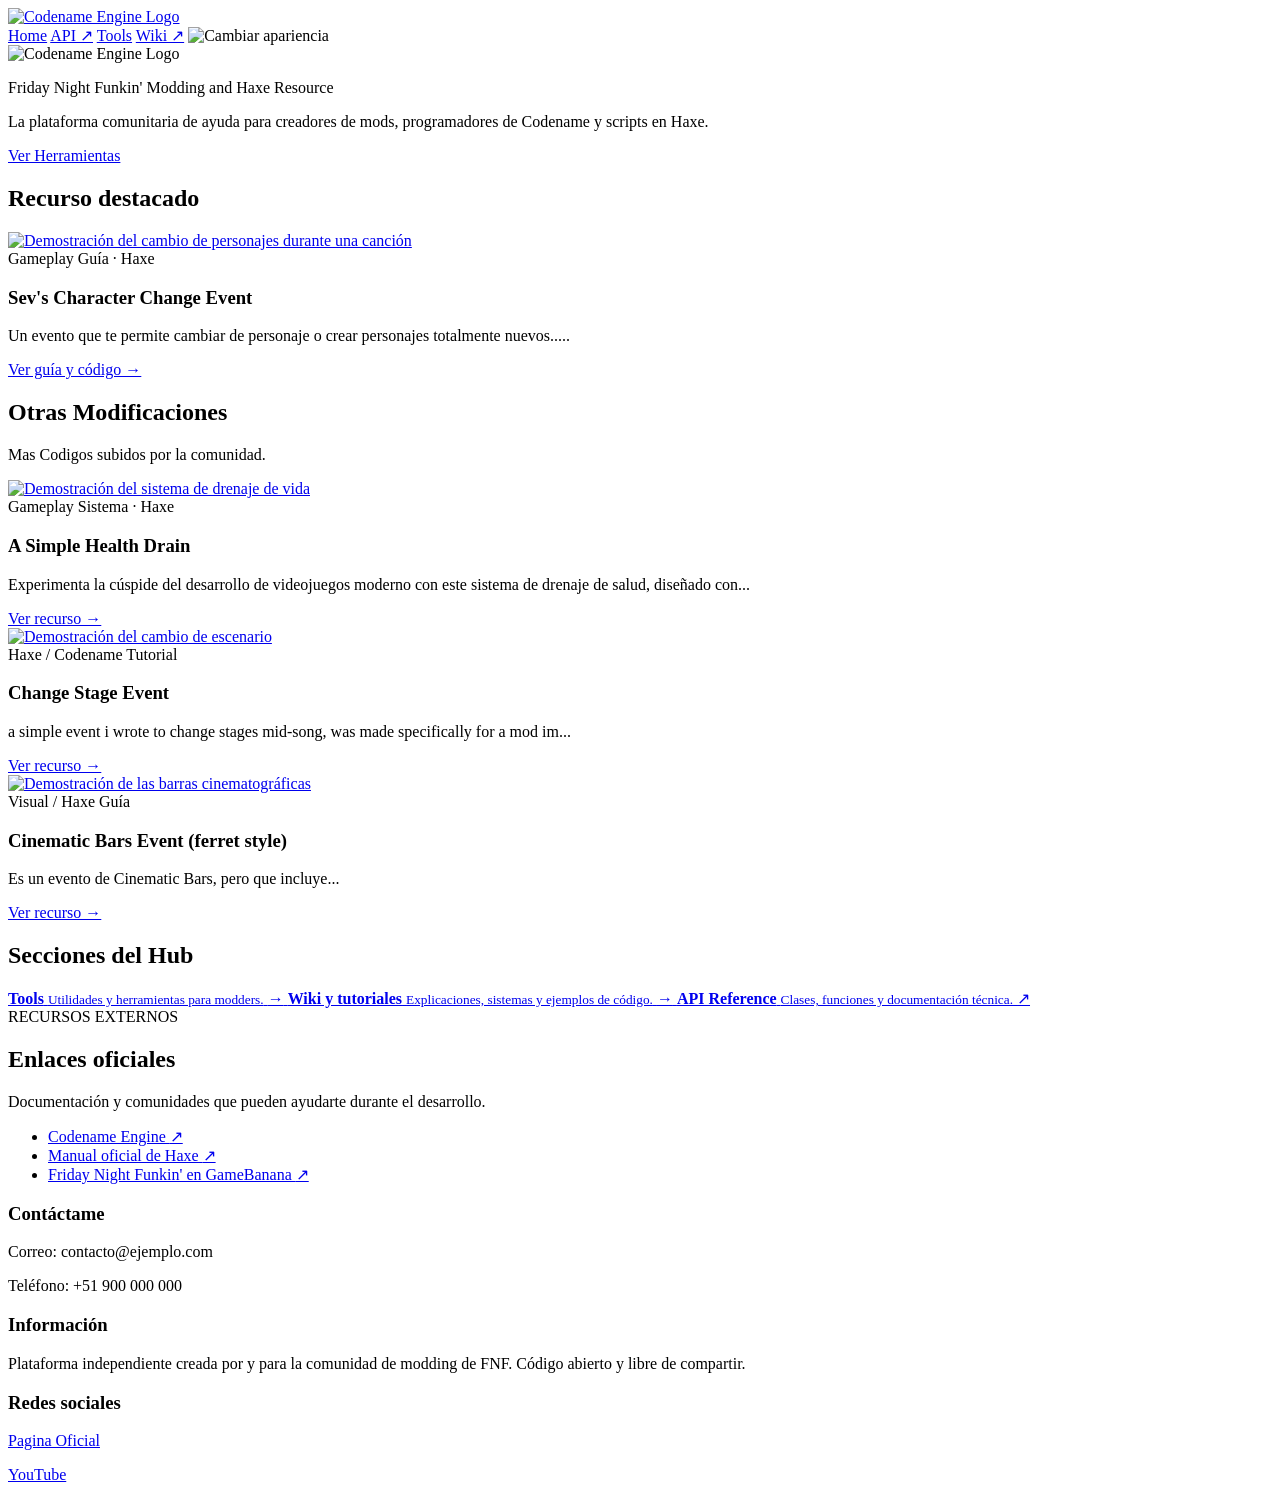
==== index.html @ e60a1079 "Create index.html" ====
<!DOCTYPE html>
<html lang="es">

<head>
    <meta charset="UTF-8">
    <meta name="viewport" content="width=device-width, initial-scale=1.0">
    <title>FNF Modder Hub - Recursos y Ayuda de Haxe</title>
    <link rel="stylesheet" href="style.css">
</head>

<body>

    <header class="navbar">
        <div class="nav-container">
            <a href="index.html" class="logo-link">
                <img src="movies/logo-banner.png" alt="Codename Engine Logo" class="nav-logo-img">
            </a>
            <nav class="nav-links">
                <a href="index.html" class="active">Home</a>
                <a href="https://codename-engine.com/api-docs/" target="_blank" rel="noopener noreferrer">API ↗</a>
                <a href="tools.html">Tools</a>
                <a href="https://codename-engine.com/wiki/" target="_blank" rel="noopener noreferrer">Wiki ↗</a>
                <img id="bola" src="movies/luna.png" onclick="changeImage()" style="cursor:pointer;" width="30"
                    height="30" alt="Cambiar apariencia">
            </nav>
        </div>
    </header>

    <!-- banner -->
    <div class="hero-banner">
        <div class="hero-content">
            <img src="movies/codename-animated.webp" alt="Codename Engine Logo" class="hero-logo-img">
            <p class="hero-subtitle">Friday Night Funkin' Modding and Haxe Resource</p>
            <p class="hero-desc">La plataforma comunitaria de ayuda para creadores de mods, programadores de Codename y
                scripts en Haxe.</p>
            <div class="hero-buttons">
                <a href="tools.html" class="btn-primary">Ver Herramientas</a>
            </div>
        </div>
    </div>

    <main class="hub-main">

        <!-- apartados -->
        <section class="featured-section">
            <h2 class="content-section-title">Recurso destacado</h2>

            <article class="featured-card">
                <a class="featured-image-link" href="snippets.html" aria-label="Ver guía: Sev's Character Change Event">
                    <img class="featured-image" src="movies/changec.png"
                        alt="Demostración del cambio de personajes durante una canción">
                </a>

                <div class="featured-content">
                    <div class="resource-meta">
                        <span class="resource-tag tag-gameplay">Gameplay</span>
                        <span class="resource-type">Guía · Haxe</span>
                    </div>
                    <h3>Sev's Character Change Event</h3>
                    <p>Un evento que te permite cambiar de personaje o crear personajes totalmente
                        nuevos.....</p>
                    <a href="snippets.html" class="resource-link">Ver guía y código →</a>
                </div>
            </article>
        </section>

        <section class="resources-section">
            <div class="section-heading">
                <div>
                    <h2 class="content-section-title">Otras Modificaciones</h2>
                    <p>Mas Codigos subidos por la comunidad.</p>
                </div>
            </div>

            <div class="resource-grid">

                <article class="resource-card">
                    <a class="resource-image-link" href="snippets-healt.html"
                        aria-label="Ver recurso: A Simple Health Drain">
                        <img class="resource-image" src="movies/health.png"
                            alt="Demostración del sistema de drenaje de vida">
                    </a>
                    <div class="resource-card-content">
                        <div class="resource-meta">
                            <span class="resource-tag tag-gameplay">Gameplay</span>
                            <span class="resource-type">Sistema · Haxe</span>
                        </div>
                        <h3>A Simple Health Drain</h3>
                        <p>Experimenta la cúspide del desarrollo de videojuegos moderno con este sistema
                            de drenaje de salud, diseñado con...</p>
                        <a href="snippets-healt.html" class="resource-link">Ver recurso →</a>
                    </div>
                </article>

                <article class="resource-card">
                    <a class="resource-image-link" href="snippets-stage.html"
                        aria-label="Ver recurso: Cambio de personajes">
                        <img class="resource-image" src="movies/cstage.png" alt="Demostración del cambio de escenario">
                    </a>
                    <div class="resource-card-content">
                        <div class="resource-meta">
                            <span class="resource-tag tag-haxe">Haxe / Codename</span>
                            <span class="resource-type">Tutorial</span>
                        </div>
                        <h3>Change Stage Event</h3>
                        <p>a simple event i wrote to change stages mid-song, was made specifically for a
                            mod im...</p>
                        <a href="snippets-stage.html" class="resource-link">Ver recurso →</a>
                    </div>
                </article>

                <article class="resource-card">
                    <a class="resource-image-link" href="snippets-bar.html"
                        aria-label="Ver recurso: Cinematic Bars Event (ferret style)">
                        <img class="resource-image" src="movies/barr.png"
                            alt="Demostración de las barras cinematográficas">
                    </a>
                    <div class="resource-card-content">
                        <div class="resource-meta">
                            <span class="resource-tag tag-xml">Visual / Haxe</span>
                            <span class="resource-type">Guía</span>
                        </div>
                        <h3>Cinematic Bars Event (ferret style)</h3>
                        <p>Es un evento de Cinematic Bars, pero que incluye...</p>
                        <a href="snippets-bar.html" class="resource-link">Ver recurso →</a>
                    </div>
                </article>
            </div>
            </article>

            </div>
        </section>

        <section class="hub-bottom-grid">
            <div class="hub-panel">
                <h2 class="content-section-title">Secciones del Hub</h2>
                <div class="hub-category-list">
                    <a href="tools.html" class="hub-category">
                        <span class="hub-category-text">
                            <strong>Tools</strong>
                            <small>Utilidades y herramientas para modders.</small>
                        </span>
                        <span class="category-arrow">→</span>
                    </a>
                    <a href="https://codename-engine.com/wiki/" target="_blank" rel="noopener noreferrer"
                        class="hub-category">
                        <span class="hub-category-text">
                            <strong>Wiki y tutoriales</strong>
                            <small>Explicaciones, sistemas y ejemplos de código.</small>
                        </span>
                        <span class="category-arrow">→</span>
                    </a>
                    <a href="https://codename-engine.com/api-docs/" target="_blank" rel="noopener noreferrer"
                        class="hub-category">
                        <span class="hub-category-text">
                            <strong>API Reference</strong>
                            <small>Clases, funciones y documentación técnica.</small>
                        </span>
                        <span class="category-arrow">↗</span>
                    </a>
                </div>
            </div>

            <aside class="hub-panel hub-links-panel">
                <span class="hub-eyebrow">RECURSOS EXTERNOS</span>
                <h2>Enlaces oficiales</h2>
                <p>Documentación y comunidades que pueden ayudarte durante el desarrollo.</p>
                <ul class="official-links">
                    <li><a href="https://codename-engine.com" target="_blank" rel="noopener noreferrer">Codename Engine
                            <span>↗</span></a></li>
                    <li><a href="https://haxe.org/manual/" target="_blank" rel="noopener noreferrer">Manual oficial de
                            Haxe <span>↗</span></a></li>
                    <li><a href="https://gamebanana.com/games/8694" target="_blank" rel="noopener noreferrer">Friday
                            Night Funkin' en GameBanana <span>↗</span></a></li>
                </ul>
            </aside>
        </section>
    </main>

    <footer>

        <div>
            <h3>Contáctame</h3>
            <p>Correo: contacto@ejemplo.com</p>
            <p>Teléfono: +51 900 000 000</p>
        </div>

        <div>
            <h3>Información</h3>
            <P>Plataforma independiente creada por y para la comunidad de modding de FNF. Código abierto y libre de
                compartir.</p>
        </div>

        <div>
            <h3>Redes sociales</h3>
            <p><a href="https://codename-engine.com/">Pagina Oficial</a></p>
            <p><a href="https://www.youtube.com/@CodenameEngine">YouTube</a></p>
        </div>

    </footer>

    <script src="bola.js"></script>

</body>

</html>
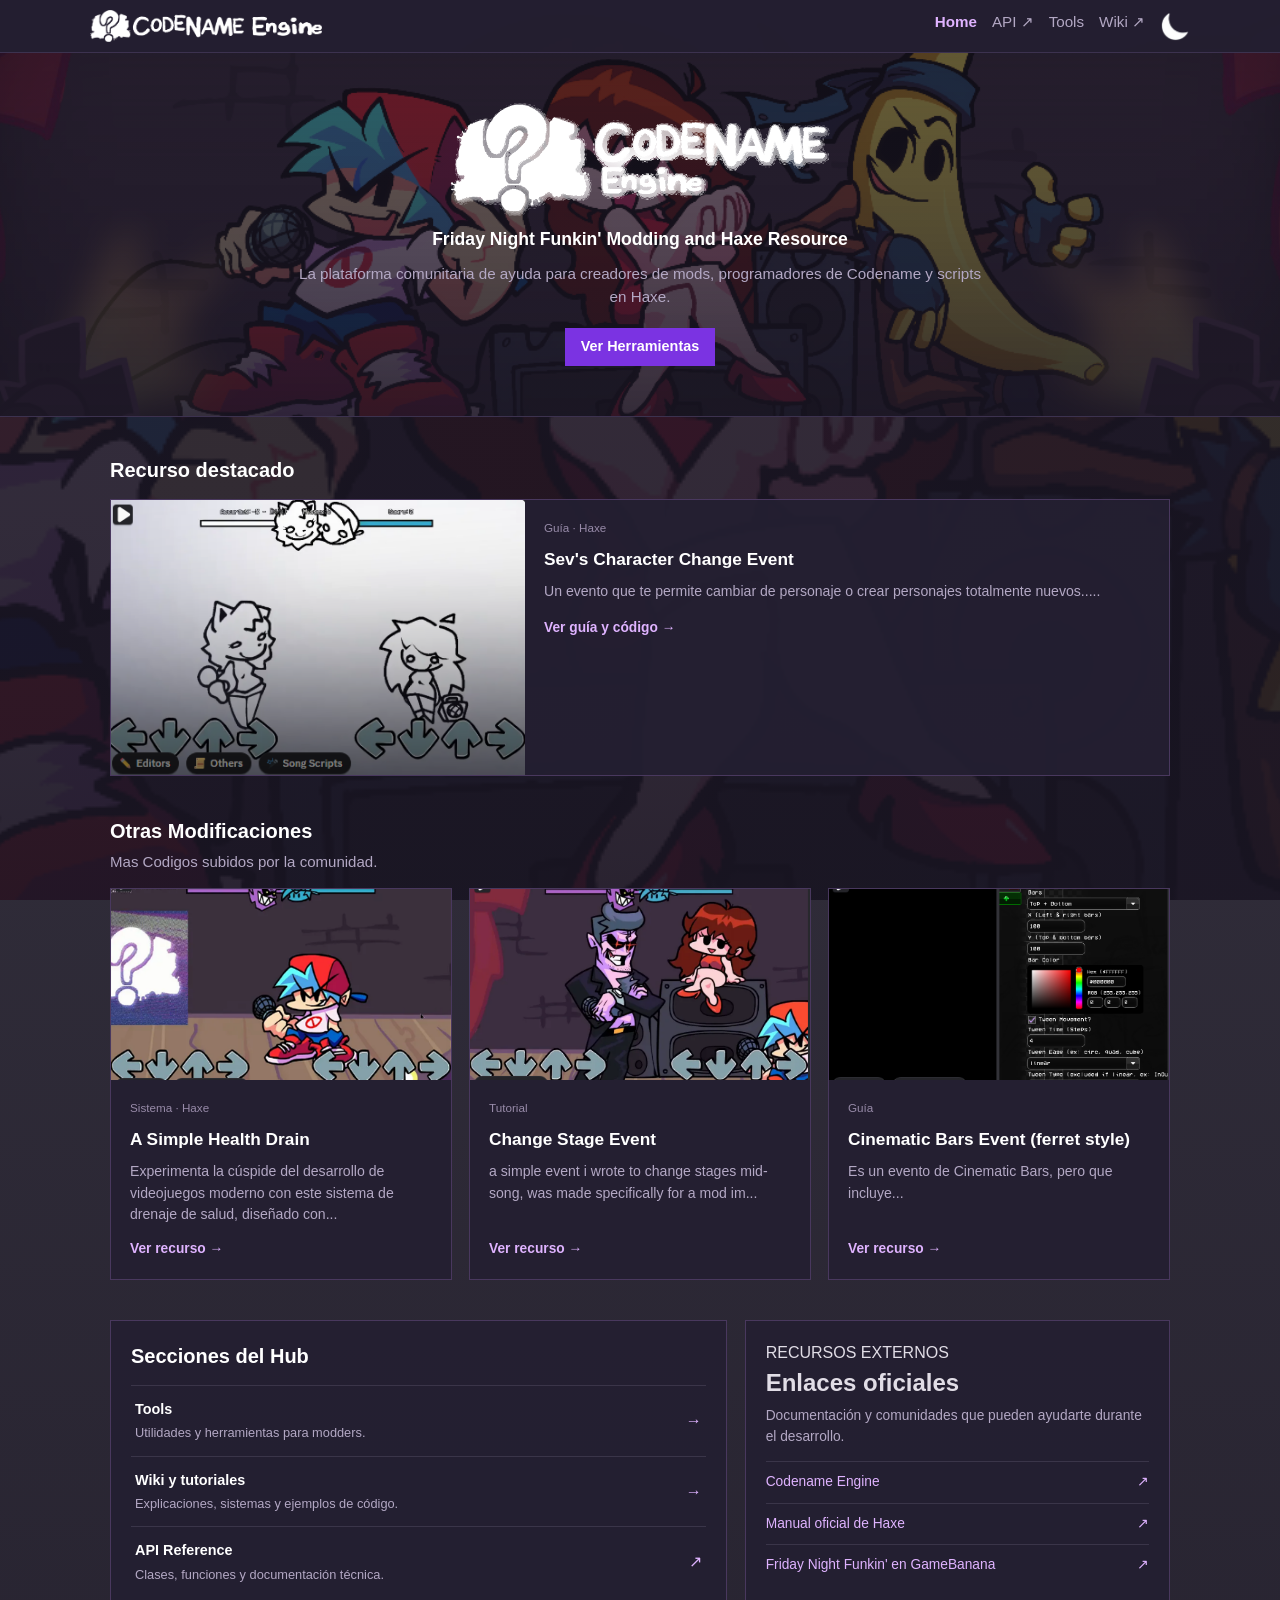
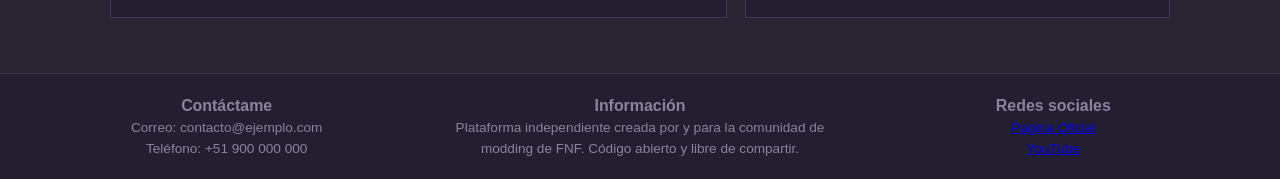
==== commit 8ce7821f: "Update index.html" ====
--- a/index.html
+++ b/index.html
@@ -53,7 +53,6 @@
 
                 <div class="featured-content">
                     <div class="resource-meta">
-                        <span class="resource-tag tag-gameplay">Gameplay</span>
                         <span class="resource-type">Guía · Haxe</span>
                     </div>
                     <h3>Sev's Character Change Event</h3>
@@ -82,7 +81,6 @@
                     </a>
                     <div class="resource-card-content">
                         <div class="resource-meta">
-                            <span class="resource-tag tag-gameplay">Gameplay</span>
                             <span class="resource-type">Sistema · Haxe</span>
                         </div>
                         <h3>A Simple Health Drain</h3>
@@ -99,7 +97,6 @@
                     </a>
                     <div class="resource-card-content">
                         <div class="resource-meta">
-                            <span class="resource-tag tag-haxe">Haxe / Codename</span>
                             <span class="resource-type">Tutorial</span>
                         </div>
                         <h3>Change Stage Event</h3>
@@ -117,7 +114,6 @@
                     </a>
                     <div class="resource-card-content">
                         <div class="resource-meta">
-                            <span class="resource-tag tag-xml">Visual / Haxe</span>
                             <span class="resource-type">Guía</span>
                         </div>
                         <h3>Cinematic Bars Event (ferret style)</h3>
--- a/style.css
+++ b/style.css
@@ -0,0 +1,977 @@
+* {
+    margin: 0;
+    padding: 0;
+    box-sizing: border-box;
+    font-family: Arial, Helvetica, sans-serif;
+    border-radius: 0 !important;
+    /* Cuadrado total */
+}
+
+body {
+    background: linear-gradient(rgba(26, 22, 36, 0.88), rgba(26, 22, 36, 0.94)),
+        url('movies/6a875f46b0e03.png') center/cover no-repeat fixed;
+    color: #e1dde6;
+    line-height: 1.5;
+    min-height: 100vh;
+}
+
+/* 2. barra de navegacion */
+.navbar {
+    background-color: rgba(36, 31, 49, 0.95);
+    border-bottom: 1px solid #3c324f;
+    padding: 10px 20px;
+    position: sticky;
+    top: 0;
+    z-index: 1000;
+}
+
+.nav-container {
+    max-width: 1100px;
+    margin: 0 auto;
+    display: flex;
+    justify-content: space-between;
+    align-items: center;
+}
+
+.logo-link {
+    display: flex;
+    align-items: center;
+    height: 32px;
+}
+
+.nav-logo-img {
+    height: 100%;
+    width: auto;
+    display: block;
+    object-fit: contain;
+}
+
+.nav-links {
+    display: flex;
+    gap: 15px;
+}
+
+.nav-links a {
+    text-decoration: none;
+    color: #b3a8c4;
+    font-size: 0.95rem;
+}
+
+.nav-links a:hover,
+.nav-links a.active {
+    color: #dfb3ff;
+    font-weight: bold;
+}
+
+.hero-banner {
+    background: linear-gradient(rgba(26, 22, 36, 0.65), rgba(26, 22, 36, 0.85)),
+        url('movies/6a875f46b0e03.png') center/cover no-repeat;
+    border-bottom: 1px solid #3c324f;
+    padding: 50px 20px;
+    text-align: center;
+}
+
+.hero-content {
+    max-width: 700px;
+    margin: 0 auto;
+}
+
+.hero-logo-img {
+    max-width: 380px;
+    width: 100%;
+    height: auto;
+    margin: 0 auto 10px auto;
+    display: block;
+}
+
+.hero-subtitle {
+    font-size: 1.1rem;
+    color: #ffffff;
+    font-weight: bold;
+    margin-bottom: 10px;
+}
+
+.hero-desc {
+    font-size: 0.95rem;
+    color: #b3a8c4;
+    margin-bottom: 20px;
+}
+
+.hero-buttons {
+    display: flex;
+    justify-content: center;
+    gap: 10px;
+}
+
+.btn-primary,
+.btn-secondary {
+    padding: 8px 16px;
+    text-decoration: none;
+    font-size: 0.9rem;
+    font-weight: bold;
+}
+
+.btn-primary {
+    background-color: #7b33e2;
+    color: #ffffff;
+}
+
+.btn-primary:hover {
+    background-color: #6a2bc4;
+}
+
+.btn-secondary {
+    background-color: #3c324f;
+    color: #ffffff;
+}
+
+.btn-secondary:hover {
+    background-color: #4b3e63;
+}
+
+.main-container {
+    max-width: 1100px;
+    margin: 30px auto;
+    padding: 0 20px;
+    display: grid;
+    grid-template-columns: 2fr 1fr;
+    gap: 25px;
+}
+
+
+.content-section h2 {
+    font-size: 1.3rem;
+    color: #ffffff;
+    margin-bottom: 8px;
+}
+
+.content-section>p {
+    font-size: 0.95rem;
+    color: #b3a8c4;
+    margin-bottom: 20px;
+}
+
+.grid-cards {
+    display: flex;
+    flex-direction: column;
+    gap: 15px;
+}
+
+
+.card {
+    background-color: rgba(36, 31, 49, 0.92);
+    border: 1px solid #3c324f;
+    padding: 15px;
+}
+
+.card-tag {
+    display: inline-block;
+    font-size: 0.75rem;
+    font-weight: bold;
+    padding: 2px 6px;
+    margin-bottom: 8px;
+}
+
+.card-tag.haxe {
+    background-color: #3b204a;
+    color: #dfb3ff;
+}
+
+.card-tag.lua {
+    background-color: #1e2640;
+    color: #8cb4ff;
+}
+
+.card-tag.shader {
+    background-color: #471e36;
+    color: #ff99d8;
+}
+
+.card h3 {
+    font-size: 1.05rem;
+    color: #ffffff;
+    margin-bottom: 6px;
+}
+
+.card p {
+    font-size: 0.9rem;
+    color: #b3a8c4;
+    margin-bottom: 10px;
+}
+
+.card-link {
+    color: #dfb3ff;
+    text-decoration: none;
+    font-size: 0.9rem;
+}
+
+.card-link:hover {
+    text-decoration: underline;
+}
+
+/* 
+   5. tool html */
+.tools-header {
+    text-align: center;
+    padding: 40px 20px 20px 20px;
+}
+
+.tools-header h1 {
+    font-size: 2.2rem;
+    color: #ffffff;
+    font-weight: bold;
+}
+
+.tools-container {
+    max-width: 900px;
+    margin: 20px auto 60px auto;
+    padding: 0 20px;
+}
+
+.tools-grid {
+    display: grid;
+    grid-template-columns: repeat(2, 1fr);
+    gap: 20px;
+}
+
+.tool-card {
+    background-color: rgba(36, 31, 49, 0.92);
+    border: 1px solid #3c324f;
+    padding: 25px;
+}
+
+.tool-card h3 {
+    font-size: 1.15rem;
+    color: #ffffff;
+    margin-bottom: 8px;
+}
+
+.tool-card p {
+    font-size: 0.9rem;
+    color: #b3a8c4;
+}
+
+.tool-card-full {
+    grid-column: span 2;
+}
+
+.sidebar {
+    display: flex;
+    flex-direction: column;
+    gap: 20px;
+}
+
+.sidebar-box {
+    background-color: rgba(36, 31, 49, 0.92);
+    border: 1px solid #3c324f;
+    padding: 15px;
+}
+
+.sidebar-box h3 {
+    font-size: 1rem;
+    color: #ffffff;
+    margin-bottom: 10px;
+    border-bottom: 1px solid #3c324f;
+    padding-bottom: 6px;
+}
+
+.sidebar-box ul {
+    list-style: none;
+}
+
+.sidebar-box ul li {
+    margin-bottom: 6px;
+}
+
+.sidebar-box ul li a {
+    color: #dfb3ff;
+    text-decoration: none;
+    font-size: 0.9rem;
+}
+
+.sidebar-box ul li a:hover {
+    text-decoration: underline;
+}
+
+.tip-box {
+    background-color: rgba(42, 33, 57, 0.92);
+    border-left: 3px solid #7b33e2;
+}
+
+.tip-box p {
+    font-size: 0.85rem;
+    color: #e1dde6;
+}
+
+.tip-box code {
+    background-color: #1a1624;
+    padding: 2px 4px;
+    color: #dfb3ff;
+    font-family: monospace;
+}
+
+
+footer {
+    text-align: center;
+    padding: 20px;
+    margin-top: 40px;
+    border-top: 1px solid #3c324f;
+    background-color: rgba(36, 31, 49, 0.85);
+    color: #8c829e;
+    font-size: 0.85rem;
+}
+
+
+.hub-main {
+    max-width: 1100px;
+    margin: 38px auto 55px;
+    padding: 0 20px;
+}
+
+.hub-intro,
+.section-heading {
+    display: flex;
+    align-items: flex-end;
+    justify-content: space-between;
+    gap: 20px;
+}
+
+.hub-intro {
+    margin-bottom: 34px;
+}
+
+.hub-intro h1 {
+    color: #ffffff;
+    font-size: 1.65rem;
+    margin-bottom: 7px;
+}
+
+.hub-intro p,
+.section-heading p {
+    color: #b3a8c4;
+    font-size: 0.94rem;
+    max-width: 680px;
+}
+
+.hub-text-link {
+    color: #dfb3ff;
+    text-decoration: none;
+    font-size: 0.88rem;
+    font-weight: bold;
+    white-space: nowrap;
+}
+
+.hub-text-link:hover,
+.resource-link:hover {
+    text-decoration: underline;
+}
+
+.featured-section,
+.resources-section {
+    margin-bottom: 40px;
+}
+
+.content-section-title {
+    color: #ffffff;
+    font-size: 1.25rem;
+    margin-bottom: 14px;
+}
+
+.section-heading {
+    margin-bottom: 15px;
+}
+
+.section-heading .content-section-title {
+    margin-bottom: 5px;
+}
+
+.featured-card {
+    display: grid;
+    grid-template-columns: minmax(260px, 0.9fr) 1.4fr;
+    background: rgba(36, 31, 49, 0.94);
+    border: 1px solid #49385e;
+    overflow: hidden;
+}
+
+.featured-image-link,
+.resource-image-link {
+    display: block;
+    overflow: hidden;
+    background: rgba(0, 0, 0, 0.18);
+}
+
+.featured-image {
+    display: block;
+    width: 100%;
+    height: 100%;
+    min-height: 230px;
+    object-fit: cover;
+}
+
+.resource-image {
+    display: block;
+    width: 100%;
+    aspect-ratio: 16 / 9;
+    object-fit: cover;
+}
+
+.featured-content,
+.resource-card-content {
+    padding: 19px;
+}
+
+.resource-meta {
+    display: flex;
+    align-items: center;
+    flex-wrap: wrap;
+    gap: 9px;
+    margin-bottom: 10px;
+}
+
+.resource-tag {
+    display: inline-block;
+    padding: 3px 7px;
+    font-size: 0.68rem;
+    font-weight: bold;
+}
+
+.tag-gameplay {
+    color: #ffb6d7;
+    background: #4b2943;
+}
+
+.tag-haxe {
+    color: #dfb3ff;
+    background: #3b204a;
+}
+
+.tag-xml {
+    color: #a9c8ff;
+    background: #243653;
+}
+
+.resource-type {
+    color: #988ba9;
+    font-size: 0.73rem;
+}
+
+.featured-content h3,
+.resource-card h3 {
+    color: #ffffff;
+    font-size: 1.08rem;
+    margin-bottom: 8px;
+}
+
+.featured-content p,
+.resource-card p {
+    color: #b3a8c4;
+    font-size: 0.88rem;
+    line-height: 1.55;
+    margin-bottom: 13px;
+}
+
+.resource-link {
+    display: inline-block;
+    color: #dfb3ff;
+    text-decoration: none;
+    font-size: 0.86rem;
+    font-weight: bold;
+}
+
+.resource-grid {
+    display: grid;
+    grid-template-columns: repeat(3, minmax(0, 1fr));
+    gap: 17px;
+}
+
+.resource-card {
+    background: rgba(36, 31, 49, 0.94);
+    border: 1px solid #49385e;
+    min-width: 0;
+    display: flex;
+    flex-direction: column;
+}
+
+.resource-card-content {
+    display: flex;
+    flex-direction: column;
+    flex: 1;
+}
+
+.resource-card-content .resource-link {
+    margin-top: auto;
+}
+
+.hub-bottom-grid {
+    display: grid;
+    grid-template-columns: 1.45fr 1fr;
+    gap: 18px;
+}
+
+.hub-panel {
+    background: rgba(36, 31, 49, 0.94);
+    border: 1px solid #49385e;
+    padding: 20px;
+}
+
+.hub-category-list {
+    display: flex;
+    flex-direction: column;
+}
+
+.hub-category {
+    display: flex;
+    align-items: center;
+    justify-content: space-between;
+    gap: 12px;
+    padding: 13px 4px;
+    color: inherit;
+    text-decoration: none;
+    border-top: 1px solid rgba(179, 168, 196, 0.16);
+}
+
+.hub-category:hover strong {
+    color: #dfb3ff;
+}
+
+.hub-category strong,
+.hub-category small {
+    display: block;
+}
+
+.hub-category strong {
+    color: #ffffff;
+    font-size: 0.9rem;
+    margin-bottom: 3px;
+}
+
+.hub-category small {
+    color: #b3a8c4;
+    font-size: 0.8rem;
+}
+
+.category-arrow {
+    color: #dfb3ff;
+    font-size: 1rem;
+}
+
+.hub-links-panel>p {
+    color: #b3a8c4;
+    font-size: 0.86rem;
+    margin: 5px 0 14px;
+}
+
+.official-links {
+    list-style: none;
+}
+
+.official-links li {
+    border-top: 1px solid rgba(179, 168, 196, 0.16);
+}
+
+.official-links a {
+    display: flex;
+    justify-content: space-between;
+    gap: 10px;
+    padding: 10px 0;
+    color: #dfb3ff;
+    text-decoration: none;
+    font-size: 0.86rem;
+}
+
+.official-links a:hover {
+    color: #ffffff;
+}
+
+/* me equivoque esto e blanco :'v*/
+/* dark-modes*/
+
+body.dark-mode {
+    background: linear-gradient(rgba(155, 139, 197, 0.88), rgba(238, 234, 250, 0.94)),
+        url('movies/6a875f46b0e03.png') center/cover no-repeat fixed;
+    color: #e1dde6;
+    line-height: 1.5;
+    min-height: 100vh;
+}
+
+body.dark-mode .hero-banner {
+    background: linear-gradient(rgba(109, 97, 138, 0.88), rgba(163, 160, 172, 0.94)),
+        url('movies/6a875f46b0e03.png') center/cover no-repeat;
+    border-bottom: 1px solid #b296e7;
+    padding: 50px 20px;
+    text-align: center;
+}
+
+body.dark-mode .navbar {
+    background-color: #f9faf5;
+    border-bottom: 1px solid #cbb8ee;
+    padding: 10px 20px;
+    position: sticky;
+    top: 0;
+    z-index: 1000;
+}
+
+.nav-logo-img {}
+
+body.dark-mode .nav-logo-img {
+    filter: brightness(0) saturate(100%) invert(13%) sepia(58%) saturate(3474%) hue-rotate(264deg) brightness(91%) contrast(98%);
+}
+
+body.dark-mode .nav-links a {
+    text-decoration: none;
+    color: #571b83;
+    font-size: 0.95rem;
+}
+
+body.dark-mode .nav-links a:hover,
+body.dark-mode .nav-links a.active {
+    color: #301348;
+    font-weight: bold;
+}
+
+body.dark-mode .btn-primary {
+    background-color: #33d6e2;
+    color: #ffffff;
+}
+
+body.dark-mode .btn-primary:hover {
+    background-color: #2bbac4;
+}
+
+body.dark-mode .btn-secondary {
+    background-color: #3c324f;
+    color: #ffffff;
+}
+
+body.dark-mode .hero-subtitle {
+    font-size: 1.1rem;
+    color: #000000;
+    font-weight: bold;
+    margin-bottom: 10px;
+}
+
+body.dark-mode .hero-desc {
+    font-size: 0.95rem;
+    color: #2b282e;
+    margin-bottom: 20px;
+}
+
+body,
+body *,
+body *::before,
+body *::after {
+    transition: background-color 0.3s ease, color 0.3s ease, border-color 0.3s ease;
+}
+
+body.dark-mode .hub-intro h1,
+body.dark-mode .content-section-title,
+body.dark-mode .featured-content h3,
+body.dark-mode .resource-card h3,
+body.dark-mode .hub-category strong,
+body.dark-mode .hub-links-panel h2 {
+    color: #241b30;
+}
+
+body.dark-mode .hub-intro p,
+body.dark-mode .section-heading p,
+body.dark-mode .featured-content p,
+body.dark-mode .resource-card p,
+body.dark-mode .hub-category small,
+body.dark-mode .hub-links-panel>p {
+    color: #51465d;
+}
+
+body.dark-mode .featured-card,
+body.dark-mode .resource-card,
+body.dark-mode .hub-panel {
+    background: rgba(249, 246, 253, 0.94);
+    border-color: #cbb8ee;
+}
+
+body.dark-mode .resource-type {
+    color: #746780;
+}
+
+body.dark-mode .tag-gameplay {
+    color: #7a315a;
+    background: #f4d8e8;
+}
+
+body.dark-mode .tag-haxe {
+    color: #571b83;
+    background: #eadcf7;
+}
+
+body.dark-mode .tag-xml {
+    color: #254d83;
+    background: #dce8fb;
+}
+
+body.dark-mode .hub-category {
+    border-color: rgba(87, 27, 131, 0.16);
+}
+
+body.dark-mode .hub-category:hover strong {
+    color: #571b83;
+}
+
+body.dark-mode .official-links li {
+    border-color: rgba(87, 27, 131, 0.16);
+}
+
+body.dark-mode .official-links a {
+    color: #571b83;
+}
+
+body.dark-mode .official-links a:hover {
+    color: #301348;
+}
+
+ul:not(.official-links) {
+    list-style: disc outside;
+    padding-left: 1.5rem;
+    margin: 0.75rem 0;
+}
+
+ol {
+    list-style: decimal outside;
+    padding-left: 1.5rem;
+    margin: 0.75rem 0;
+}
+
+li {
+    color: inherit;
+    line-height: inherit;
+    padding-left: 0.15rem;
+    margin-bottom: 0.35rem;
+}
+
+li::marker {
+    color: #a78bfa;
+}
+
+
+.official-links {
+    list-style: none;
+    padding-left: 0;
+    margin: 0;
+}
+
+.official-links li {
+    margin-bottom: 0;
+    padding-left: 0;
+}
+
+
+.btn-download {
+    display: inline-block;
+    background-color: #2b233a;
+    color: #dfb3ff;
+    border: 1px solid #7a4bb8;
+    padding: 7px 14px;
+    font-size: 0.85rem;
+    font-weight: bold;
+    font-family: inherit;
+    cursor: pointer;
+    text-decoration: none;
+    transition: background-color 0.2s ease, color 0.2s ease, border-color 0.2s ease;
+}
+
+.btn-download:hover {
+    background-color: #7a4bb8;
+    color: #ffffff;
+}
+
+body.dark-mode .btn-download {
+    background-color: #33d6e2;
+    color: #ffffff;
+    border-color: #b296e7;
+}
+
+body.dark-mode .btn-download:hover {
+    background-color: #2bbac4;
+    color: #ffffff;
+}
+
+.card p,
+.card li {
+    font-size: 0.9rem;
+    color: #b3a8c4;
+    line-height: 1.5;
+}
+
+.card li::marker {
+    color: #b3a8c4;
+}
+
+.video-player {
+    display: block;
+    width: 100%;
+    max-width: 700px;
+    height: auto;
+    margin: 15px auto;
+    border: 1px solid #49385e;
+    background-color: #000;
+}
+
+.snippet-navigation {
+    display: flex;
+    justify-content: space-between;
+    gap: 15px;
+    margin: 35px 0 10px;
+    flex-wrap: wrap;
+}
+
+.snippet-navigation a {
+    display: inline-block;
+    padding: 12px 22px;
+    border: 1px solid #9b6bdb;
+    border-radius: 8px;
+    background: #35234d;
+    color: #fff;
+    text-decoration: none;
+    font-weight: 600;
+    transition: background 0.2s ease, transform 0.2s ease;
+}
+
+.snippet-navigation a:hover {
+    background: #553579;
+    transform: translateY(-2px);
+}
+
+body.dark-mode .snippet-navigation a {
+    border: 1px solid #9b6bdb;
+    background: #33d6e2;
+    color: #fff;
+}
+
+body.dark-mode .snippet-navigation a:hover {
+    background-color: #2bbac4;
+    color: #ffffff;
+}
+
+
+.comments-section {
+    max-width: 860px;
+    margin: 30px auto;
+    padding: 20px;
+    background-color: rgba(36, 31, 49, 0.92);
+    border: 1px solid #3c324f;
+}
+
+.comments-header {
+    margin-bottom: 20px;
+    padding-bottom: 15px;
+    border-bottom: 1px solid #49385e;
+}
+
+.comments-header h2 {
+    color: #ffffff;
+    font-size: 1.3rem;
+    margin-bottom: 5px;
+}
+
+.comments-header p {
+    color: #b3a8c4;
+    font-size: 0.9rem;
+}
+
+.comments-list {
+    display: flex;
+    flex-direction: column;
+    gap: 12px;
+}
+
+.comment-card {
+    background-color: rgba(26, 22, 36, 0.85);
+    border: 1px solid #49385e;
+    padding: 15px;
+}
+
+.comment-info {
+    display: flex;
+    align-items: center;
+    gap: 10px;
+    margin-bottom: 8px;
+    flex-wrap: wrap;
+}
+
+.comment-info h3 {
+    color: #dfb3ff;
+    font-size: 0.95rem;
+}
+
+.comment-info span {
+    color: #988ba9;
+    font-size: 0.75rem;
+}
+
+.comment-card p {
+    color: #b3a8c4;
+    font-size: 0.9rem;
+    line-height: 1.6;
+}
+
+
+
+body.dark-mode .comments-section {
+    background-color: rgba(249, 246, 253, 0.94);
+    border-color: #cbb8ee;
+}
+
+body.dark-mode .comments-header {
+    border-color: #cbb8ee;
+}
+
+body.dark-mode .comments-header h2 {
+    color: #241b30;
+}
+
+body.dark-mode .comments-header p {
+    color: #51465d;
+}
+
+body.dark-mode .comment-card {
+    background-color: rgba(238, 234, 250, 0.9);
+    border-color: #cbb8ee;
+}
+
+body.dark-mode .comment-info h3 {
+    color: #571b83;
+}
+
+body.dark-mode .comment-info span {
+    color: #746780;
+}
+
+body.dark-mode .comment-card p {
+    color: #51465d;
+}
+
+
+body.dark-mode .card {
+    background-color: rgba(249, 246, 253, 0.94);
+    border-color: #cbb8ee;
+}
+
+body.dark-mode .card h3 {
+    color: #241b30;
+}
+
+body.dark-mode .card p,
+body.dark-mode .card li {
+    color: #51465d;
+}
+
+body.dark-mode .card li::marker {
+    color: #746780;
+}
+
+footer {
+    display: flex;
+    justify-content: space-around;
+}
+
+footer div {
+    width: 30%;
+}
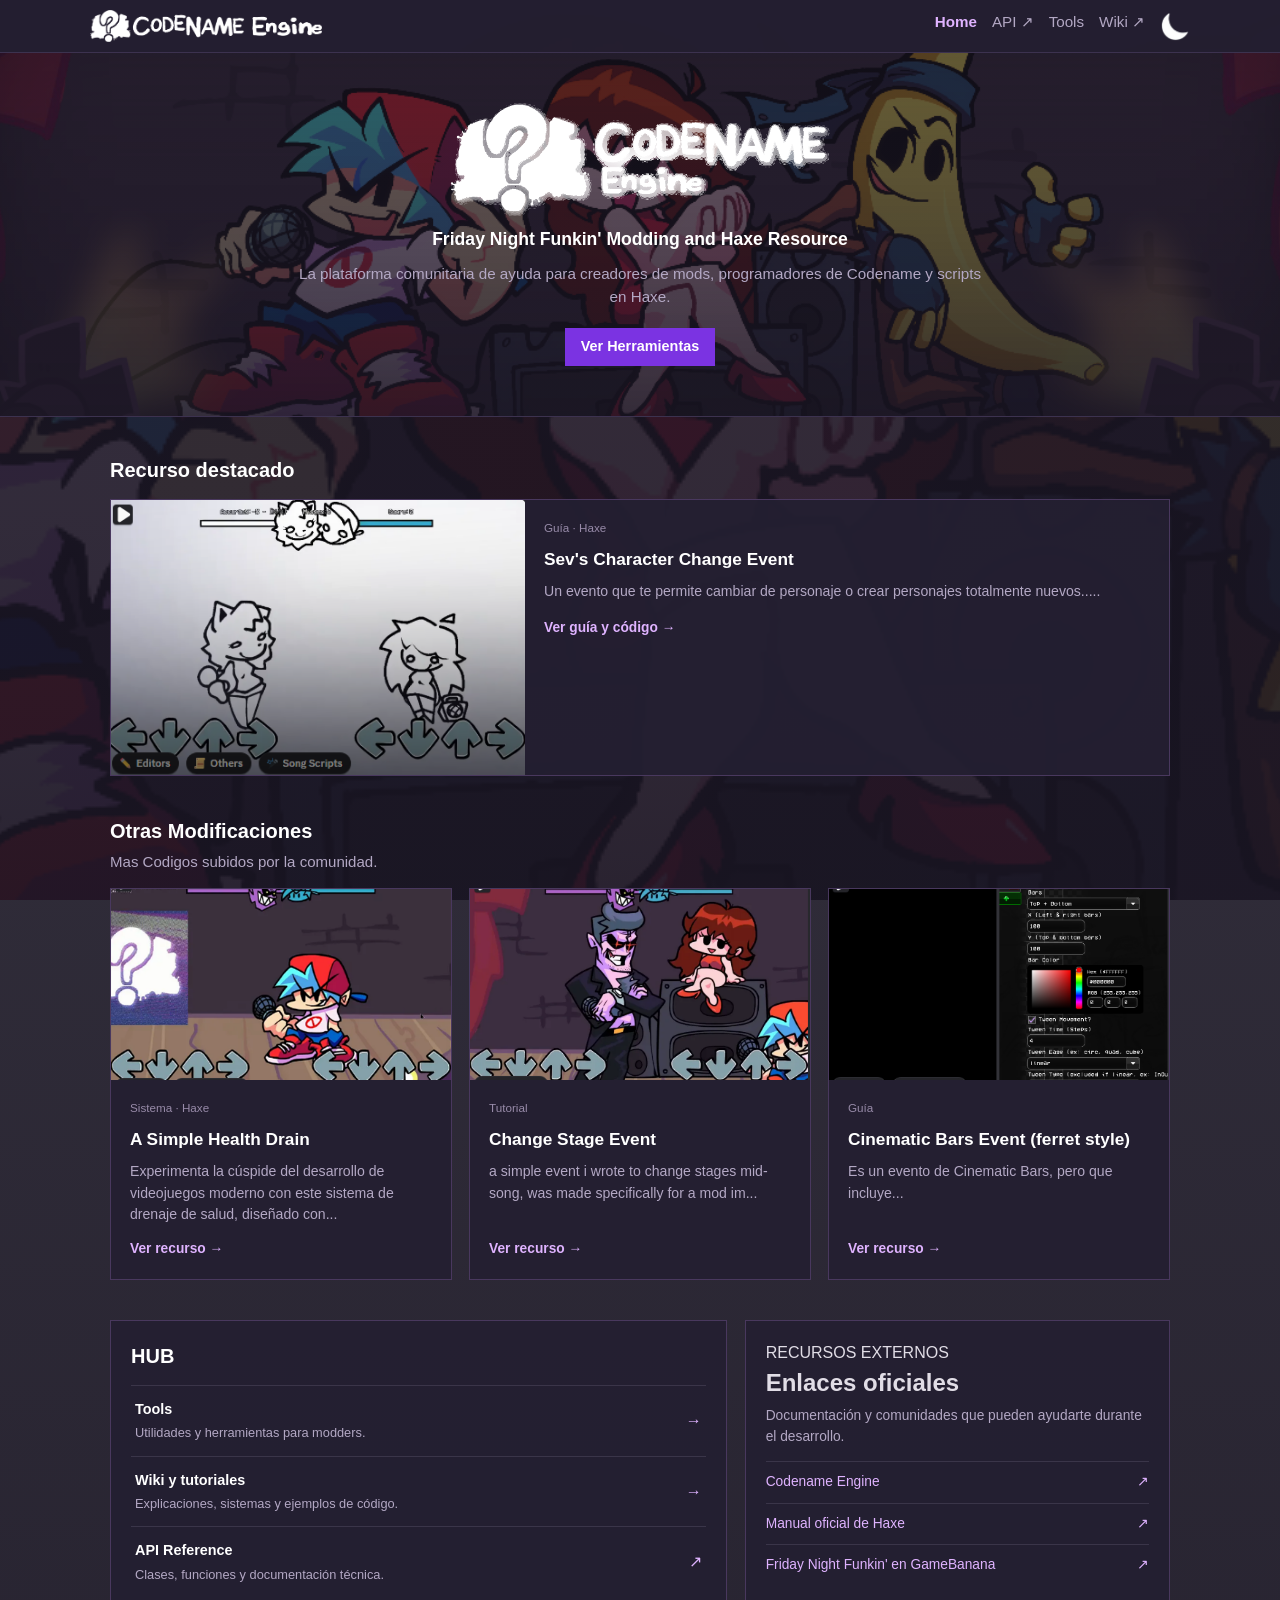
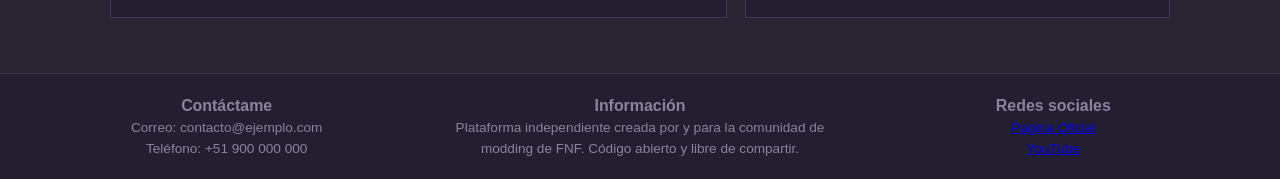
==== commit b9802404: "Update index.html" ====
--- a/index.html
+++ b/index.html
@@ -25,8 +25,7 @@
             </nav>
         </div>
     </header>
-
-    <!-- banner -->
+    
     <div class="hero-banner">
         <div class="hero-content">
             <img src="movies/codename-animated.webp" alt="Codename Engine Logo" class="hero-logo-img">
@@ -129,7 +128,7 @@
 
         <section class="hub-bottom-grid">
             <div class="hub-panel">
-                <h2 class="content-section-title">Secciones del Hub</h2>
+                <h2 class="content-section-title">HUB</h2>
                 <div class="hub-category-list">
                     <a href="tools.html" class="hub-category">
                         <span class="hub-category-text">
@@ -194,7 +193,6 @@
         </div>
 
     </footer>
-
     <script src="bola.js"></script>
 
 </body>
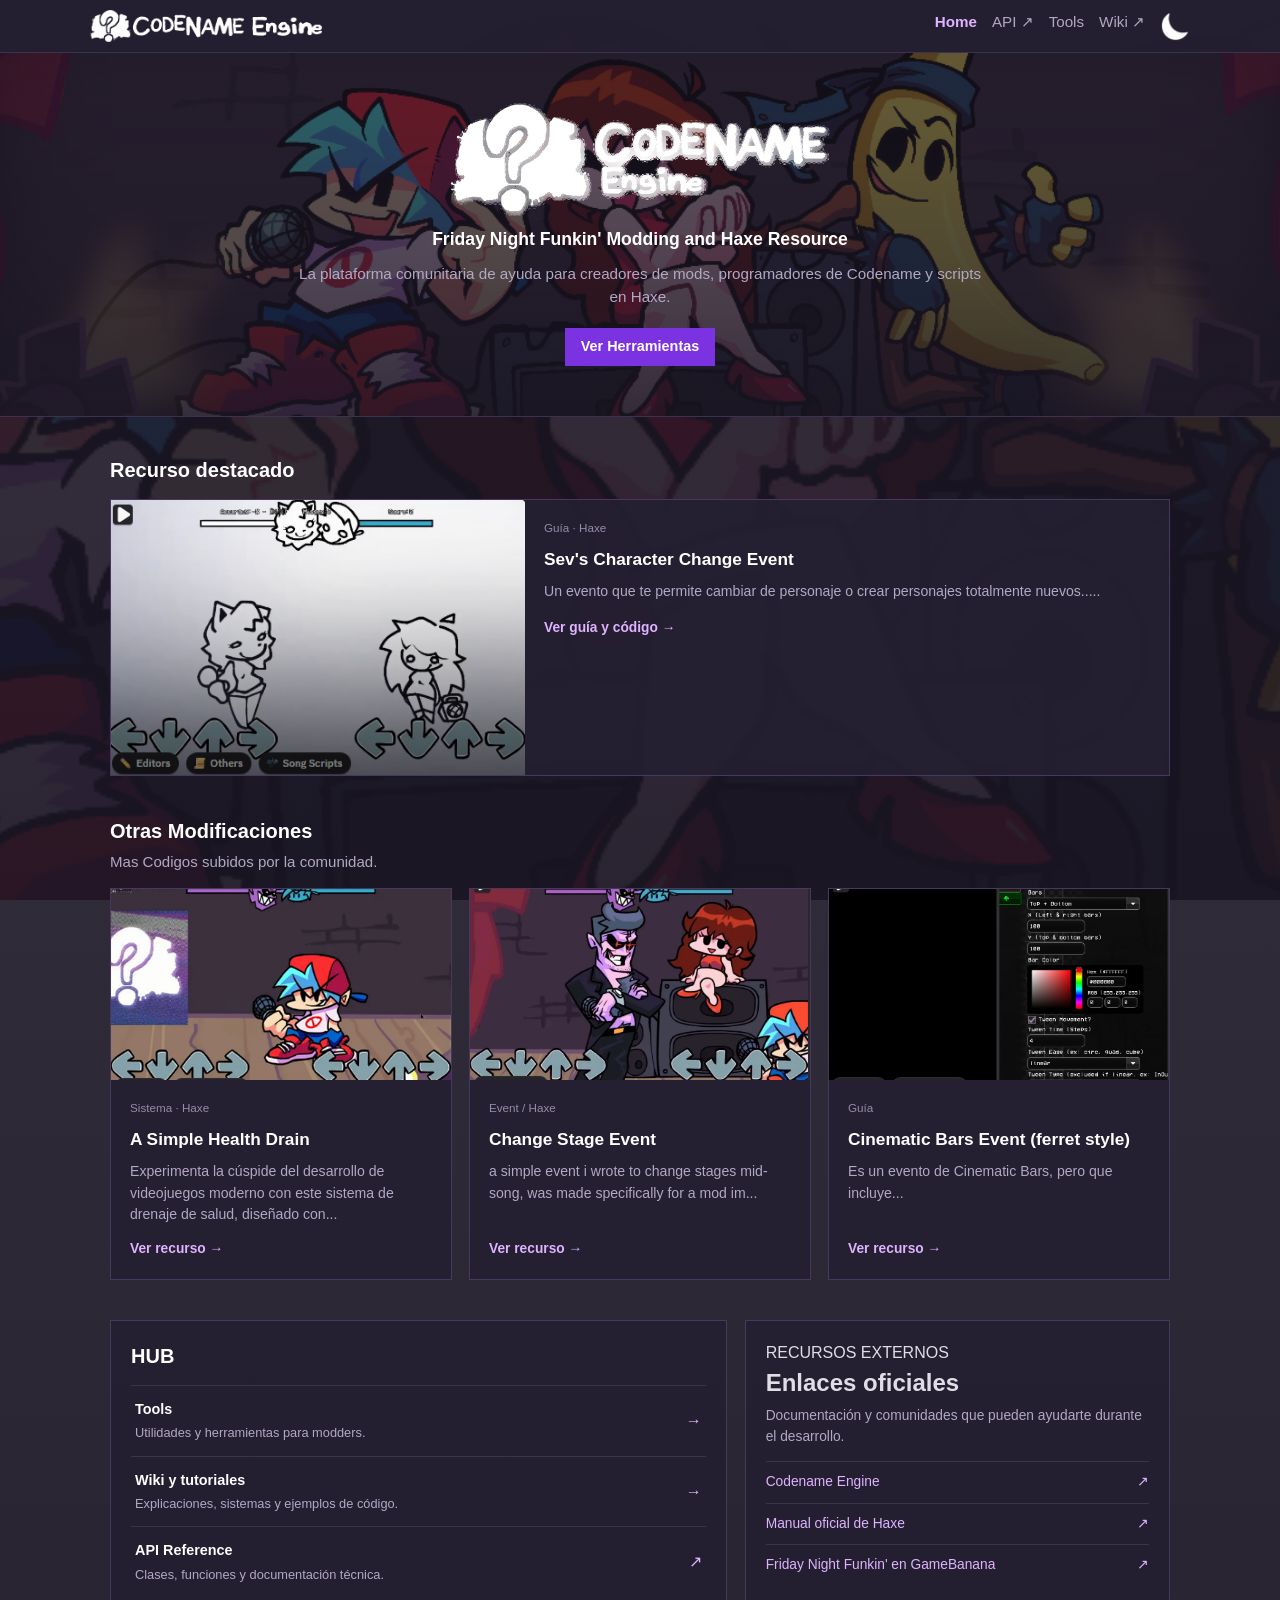
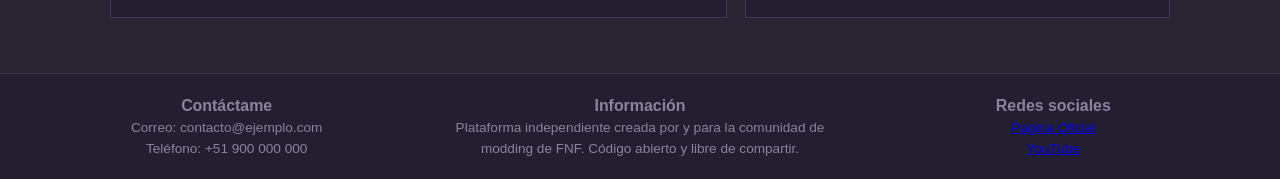
==== commit 539573ce: "Update index.html" ====
--- a/index.html
+++ b/index.html
@@ -96,7 +96,7 @@
                     </a>
                     <div class="resource-card-content">
                         <div class="resource-meta">
-                            <span class="resource-type">Tutorial</span>
+                            <span class="resource-type">Event / Haxe</span>
                         </div>
                         <h3>Change Stage Event</h3>
                         <p>a simple event i wrote to change stages mid-song, was made specifically for a
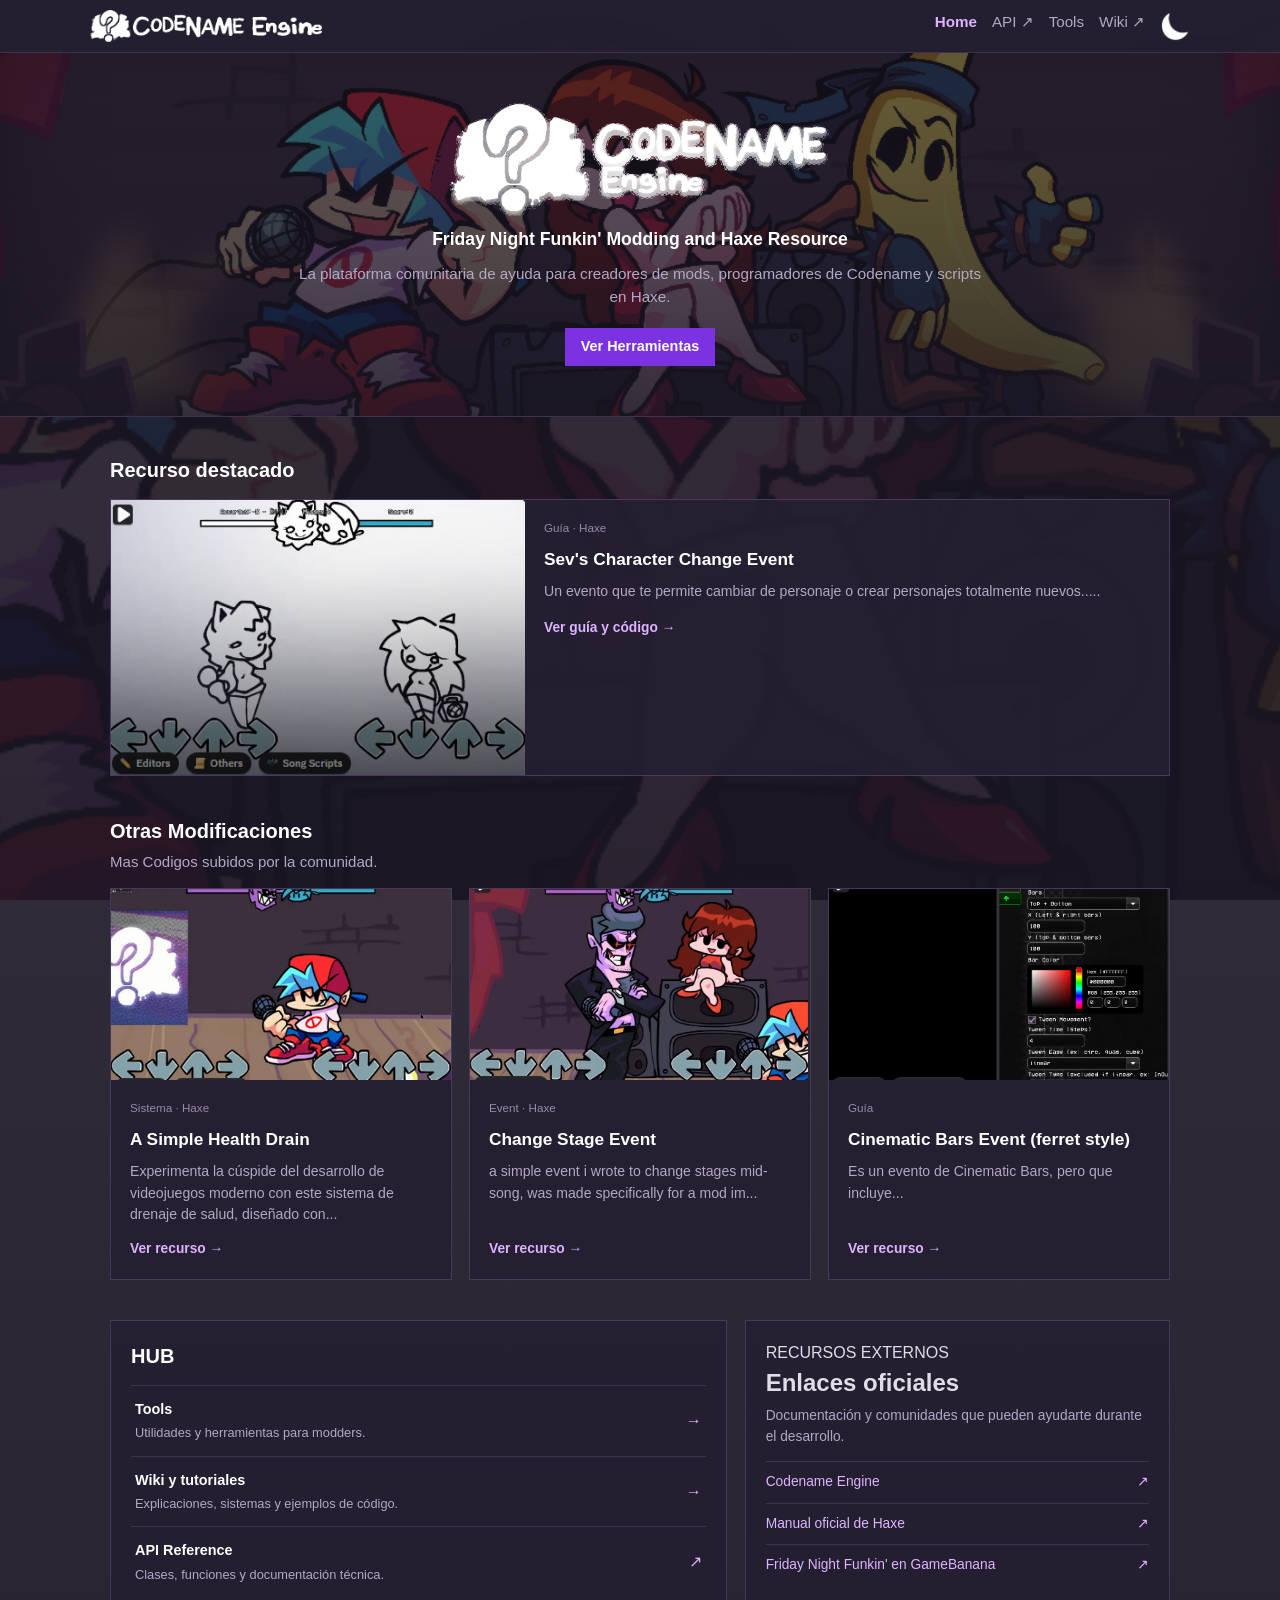
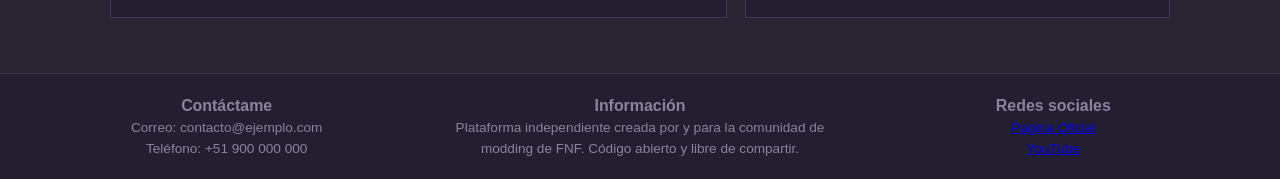
==== commit c9babf73: "Update index.html" ====
--- a/index.html
+++ b/index.html
@@ -96,7 +96,7 @@
                     </a>
                     <div class="resource-card-content">
                         <div class="resource-meta">
-                            <span class="resource-type">Event / Haxe</span>
+                            <span class="resource-type">Event · Haxe</span>
                         </div>
                         <h3>Change Stage Event</h3>
                         <p>a simple event i wrote to change stages mid-song, was made specifically for a
